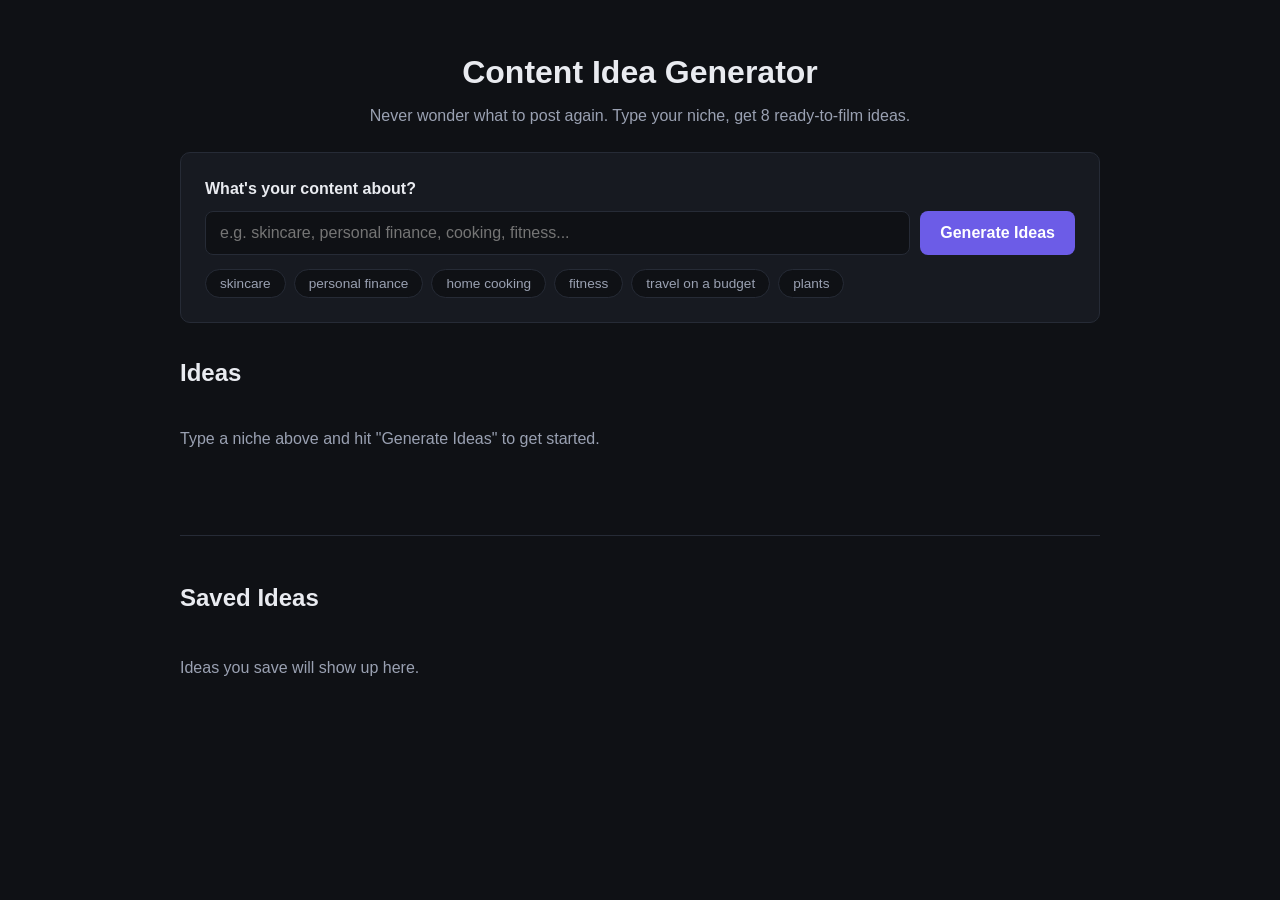
==== index.html @ f37a5601 "Add content idea generator MVP for beginner creators Client-side tool that turns a typed niche into " ====
<!DOCTYPE html>
<html lang="en">
<head>
  <meta charset="UTF-8" />
  <meta name="viewport" content="width=device-width, initial-scale=1.0" />
  <title>Content Idea Generator</title>
  <link rel="stylesheet" href="styles.css" />
</head>
<body>
  <header class="page-header">
    <h1>Content Idea Generator</h1>
    <p class="subtitle">Never wonder what to post again. Type your niche, get 8 ready-to-film ideas.</p>
  </header>

  <main class="container">
    <section class="input-card">
      <label for="nicheInput">What's your content about?</label>
      <div class="input-row">
        <input type="text" id="nicheInput" placeholder="e.g. skincare, personal finance, cooking, fitness..." />
        <button id="generateBtn" type="button">Generate Ideas</button>
      </div>
      <div class="chips" id="exampleChips"></div>
    </section>

    <section class="results-header">
      <h2>Ideas</h2>
      <button id="regenerateBtn" type="button" class="secondary-btn" hidden>↻ New Set</button>
    </section>

    <p id="emptyState" class="empty-state">Type a niche above and hit "Generate Ideas" to get started.</p>
    <div id="ideasGrid" class="ideas-grid"></div>

    <section class="saved-section">
      <h2>Saved Ideas <span id="savedCount" class="saved-count"></span></h2>
      <p id="savedEmpty" class="empty-state">Ideas you save will show up here.</p>
      <div id="savedList" class="saved-list"></div>
    </section>
  </main>

  <script src="js/ideaEngine.js"></script>
  <script src="js/app.js"></script>
</body>
</html>
---- styles.css ----
:root {
  --bg: #0f1115;
  --panel: #171a21;
  --panel-border: #262b36;
  --text: #e9ebf0;
  --text-dim: #9aa1b2;
  --accent: #6c5ce7;
  --accent-hover: #7d6ff0;
  --star: #f5c451;
  --danger: #e06c6c;
  --radius: 10px;
}

* {
  box-sizing: border-box;
}

body {
  margin: 0;
  background: var(--bg);
  color: var(--text);
  font-family: -apple-system, BlinkMacSystemFont, 'Segoe UI', Roboto, Helvetica, Arial, sans-serif;
  line-height: 1.5;
}

.page-header {
  text-align: center;
  padding: 48px 20px 24px;
}

.page-header h1 {
  margin: 0 0 8px;
  font-size: 2rem;
}

.subtitle {
  color: var(--text-dim);
  margin: 0;
}

.container {
  max-width: 960px;
  margin: 0 auto;
  padding: 0 20px 80px;
}

.input-card {
  background: var(--panel);
  border: 1px solid var(--panel-border);
  border-radius: var(--radius);
  padding: 24px;
  margin-bottom: 32px;
}

.input-card label {
  display: block;
  font-weight: 600;
  margin-bottom: 10px;
}

.input-row {
  display: flex;
  gap: 10px;
  flex-wrap: wrap;
}

#nicheInput {
  flex: 1;
  min-width: 220px;
  padding: 12px 14px;
  background: #0f1115;
  border: 1px solid var(--panel-border);
  border-radius: 8px;
  color: var(--text);
  font-size: 1rem;
}

#nicheInput:focus {
  outline: 2px solid var(--accent);
}

#nicheInput.error {
  outline: 2px solid var(--danger);
}

#generateBtn {
  background: var(--accent);
  color: white;
  border: none;
  border-radius: 8px;
  padding: 12px 20px;
  font-size: 1rem;
  font-weight: 600;
  cursor: pointer;
}

#generateBtn:hover {
  background: var(--accent-hover);
}

.secondary-btn {
  background: transparent;
  color: var(--text);
  border: 1px solid var(--panel-border);
  border-radius: 8px;
  padding: 8px 14px;
  cursor: pointer;
  font-size: 0.9rem;
}

.secondary-btn:hover {
  border-color: var(--accent);
}

.chips {
  display: flex;
  flex-wrap: wrap;
  gap: 8px;
  margin-top: 14px;
}

.chip {
  background: #0f1115;
  border: 1px solid var(--panel-border);
  color: var(--text-dim);
  border-radius: 999px;
  padding: 6px 14px;
  font-size: 0.85rem;
  cursor: pointer;
}

.chip:hover {
  color: var(--text);
  border-color: var(--accent);
}

.results-header {
  display: flex;
  align-items: center;
  justify-content: space-between;
  margin-bottom: 8px;
}

.results-header h2 {
  margin: 0;
}

.empty-state {
  color: var(--text-dim);
  padding: 20px 0;
}

.ideas-grid {
  display: grid;
  grid-template-columns: repeat(auto-fill, minmax(280px, 1fr));
  gap: 16px;
  margin-top: 12px;
}

.idea-card {
  background: var(--panel);
  border: 1px solid var(--panel-border);
  border-radius: var(--radius);
  padding: 18px;
  display: flex;
  flex-direction: column;
}

.idea-category {
  color: var(--accent);
  font-size: 0.75rem;
  font-weight: 700;
  text-transform: uppercase;
  letter-spacing: 0.05em;
  margin-bottom: 8px;
}

.idea-title {
  margin: 0 0 8px;
  font-size: 1.05rem;
}

.idea-hook {
  color: var(--text-dim);
  font-style: italic;
  margin-bottom: 12px;
}

.idea-row {
  margin-bottom: 10px;
}

.idea-label {
  display: block;
  font-size: 0.75rem;
  font-weight: 700;
  color: var(--text-dim);
  text-transform: uppercase;
  letter-spacing: 0.04em;
  margin-bottom: 2px;
}

.idea-row p {
  margin: 0;
  font-size: 0.92rem;
}

.save-btn {
  margin-top: auto;
  align-self: flex-start;
  background: transparent;
  border: 1px solid var(--panel-border);
  color: var(--text-dim);
  border-radius: 8px;
  padding: 8px 14px;
  cursor: pointer;
  font-size: 0.85rem;
}

.save-btn:hover {
  border-color: var(--star);
  color: var(--text);
}

.save-btn.saved {
  color: var(--star);
  border-color: var(--star);
}

.saved-section {
  margin-top: 48px;
  padding-top: 24px;
  border-top: 1px solid var(--panel-border);
}

.saved-count {
  color: var(--text-dim);
  font-weight: 400;
  font-size: 1rem;
}

.saved-list {
  display: flex;
  flex-direction: column;
  gap: 8px;
  margin-top: 12px;
}

.saved-row {
  display: flex;
  align-items: center;
  justify-content: space-between;
  background: var(--panel);
  border: 1px solid var(--panel-border);
  border-radius: 8px;
  padding: 12px 16px;
}

.saved-title {
  font-weight: 600;
}

.saved-meta {
  color: var(--text-dim);
  font-size: 0.8rem;
  margin-top: 2px;
}

.remove-btn {
  background: transparent;
  border: 1px solid var(--panel-border);
  color: var(--text-dim);
  border-radius: 6px;
  padding: 6px 10px;
  cursor: pointer;
  font-size: 0.8rem;
}

.remove-btn:hover {
  border-color: var(--danger);
  color: var(--danger);
}
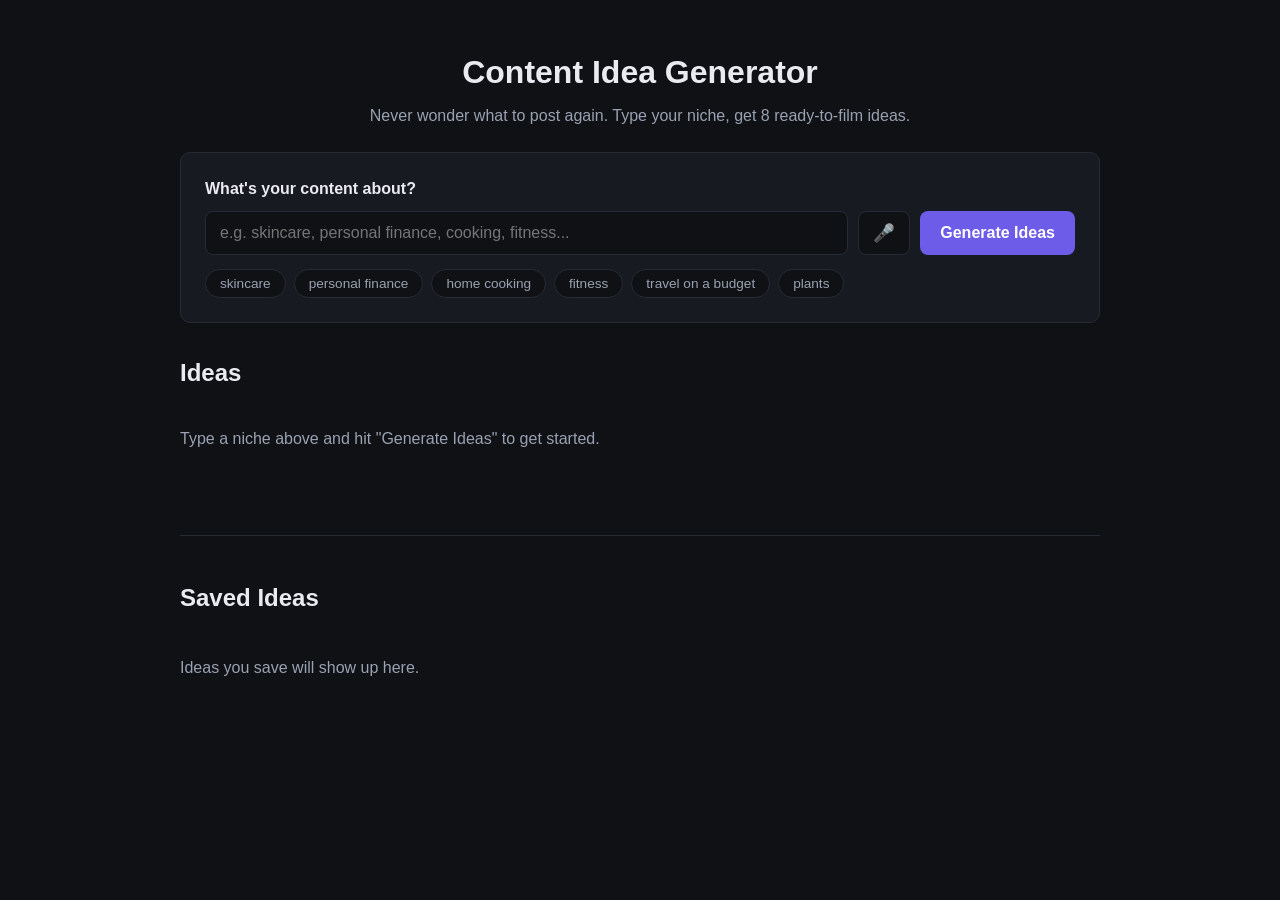
==== commit 46e477df: "Add voice input for the niche field Adds a mic button next to the niche input using the browser's bu" ====
--- a/index.html
+++ b/index.html
@@ -17,8 +17,10 @@
       <label for="nicheInput">What's your content about?</label>
       <div class="input-row">
         <input type="text" id="nicheInput" placeholder="e.g. skincare, personal finance, cooking, fitness..." />
+        <button id="micBtn" type="button" class="mic-btn" title="Speak your niche" aria-label="Speak your niche">🎤</button>
         <button id="generateBtn" type="button">Generate Ideas</button>
       </div>
+      <p id="micStatus" class="mic-status" hidden></p>
       <div class="chips" id="exampleChips"></div>
     </section>
 
--- a/styles.css
+++ b/styles.css
@@ -98,6 +98,52 @@
   background: var(--accent-hover);
 }
 
+.mic-btn {
+  background: #0f1115;
+  border: 1px solid var(--panel-border);
+  color: var(--text-dim);
+  border-radius: 8px;
+  padding: 0 14px;
+  font-size: 1.1rem;
+  cursor: pointer;
+  transition: transform 0.15s ease, opacity 0.15s ease, border-color 0.15s ease;
+}
+
+.mic-btn:hover {
+  border-color: var(--accent);
+  color: var(--text);
+}
+
+.mic-btn:focus-visible {
+  outline: 2px solid var(--accent);
+}
+
+.mic-btn:active {
+  transform: scale(0.94);
+}
+
+.mic-btn.listening {
+  border-color: var(--star);
+  color: var(--star);
+  animation: pulse 1.1s ease-in-out infinite;
+}
+
+.mic-btn.unsupported {
+  opacity: 0.4;
+  cursor: not-allowed;
+}
+
+@keyframes pulse {
+  0%, 100% { opacity: 1; transform: scale(1); }
+  50% { opacity: 0.7; transform: scale(1.08); }
+}
+
+.mic-status {
+  color: var(--star);
+  font-size: 0.85rem;
+  margin: 8px 0 0;
+}
+
 .secondary-btn {
   background: transparent;
   color: var(--text);
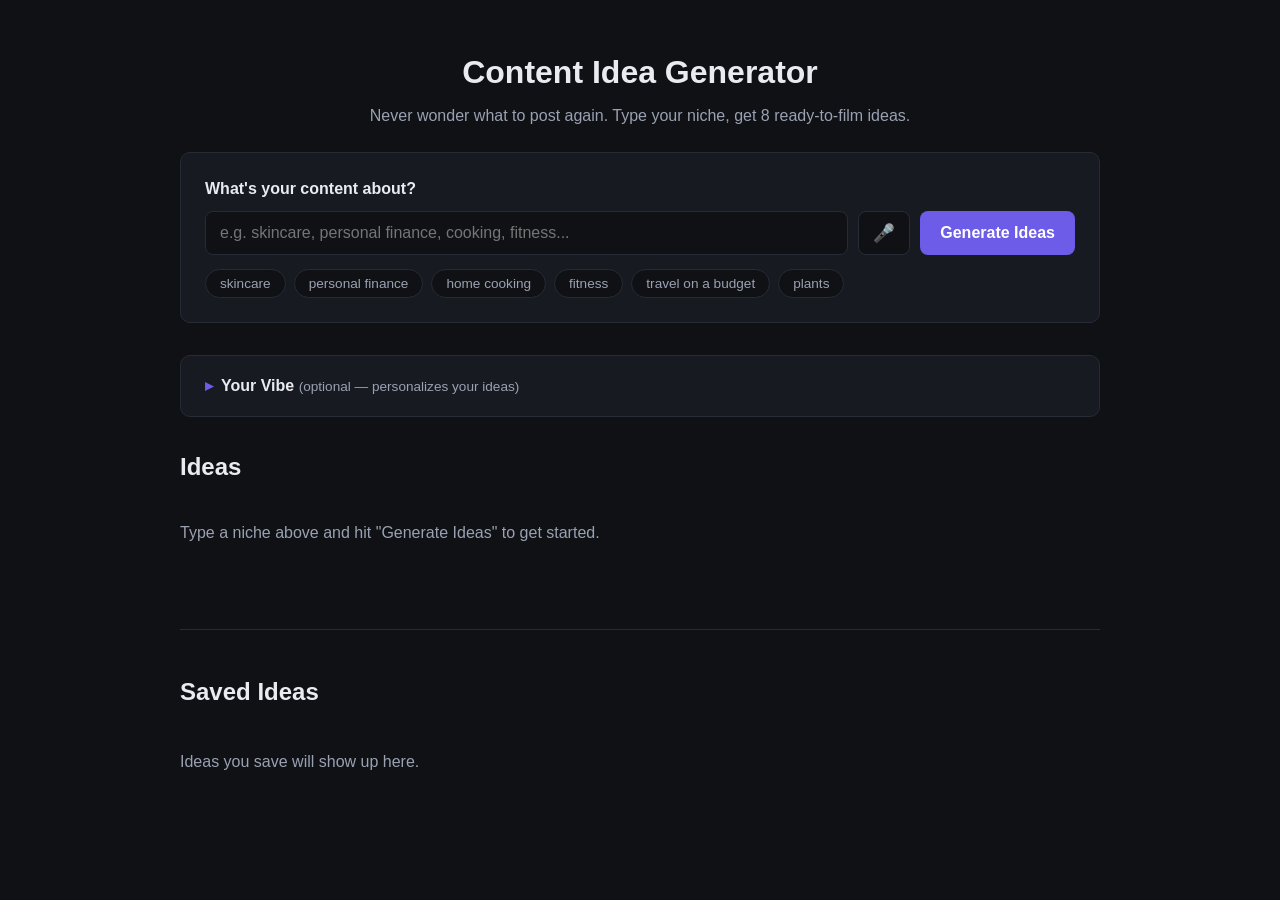
==== commit c943c810: "Add personal Vibe profile to personalize idea generation Adds an optional "Your Vibe" section (perso" ====
--- a/index.html
+++ b/index.html
@@ -24,6 +24,23 @@
       <div class="chips" id="exampleChips"></div>
     </section>
 
+    <details class="vibe-card">
+      <summary>Your Vibe <span class="vibe-subtitle">(optional — personalizes your ideas)</span></summary>
+      <div class="vibe-fields">
+        <label for="vibeInput">Your personality / vibe</label>
+        <input type="text" id="vibeInput" placeholder="e.g. sarcastic, high energy, calm and informative" />
+
+        <label for="toneInput">Tone you want ideas in</label>
+        <input type="text" id="toneInput" placeholder="e.g. funny, motivational, wholesome, edgy" />
+
+        <label for="aboutYouInput">Anything about you worth working into ideas</label>
+        <textarea id="aboutYouInput" rows="2" placeholder="e.g. I'm a new mom, I'm a college student, I grew up on a farm..."></textarea>
+
+        <button id="saveVibeBtn" type="button" class="secondary-btn">Save Vibe</button>
+        <span id="vibeSavedMsg" class="vibe-saved-msg" hidden>Saved ✓</span>
+      </div>
+    </details>
+
     <section class="results-header">
       <h2>Ideas</h2>
       <button id="regenerateBtn" type="button" class="secondary-btn" hidden>↻ New Set</button>
--- a/styles.css
+++ b/styles.css
@@ -180,6 +180,88 @@
   border-color: var(--accent);
 }
 
+.vibe-card {
+  background: var(--panel);
+  border: 1px solid var(--panel-border);
+  border-radius: var(--radius);
+  padding: 18px 24px;
+  margin-bottom: 32px;
+}
+
+.vibe-card summary {
+  cursor: pointer;
+  font-weight: 600;
+  list-style: none;
+}
+
+.vibe-card summary::-webkit-details-marker {
+  display: none;
+}
+
+.vibe-card summary::before {
+  content: '▸';
+  display: inline-block;
+  margin-right: 8px;
+  color: var(--accent);
+  transition: transform 0.15s ease;
+}
+
+.vibe-card[open] summary::before {
+  transform: rotate(90deg);
+}
+
+.vibe-subtitle {
+  color: var(--text-dim);
+  font-weight: 400;
+  font-size: 0.85rem;
+}
+
+.vibe-fields {
+  display: flex;
+  flex-direction: column;
+  gap: 6px;
+  margin-top: 16px;
+}
+
+.vibe-fields label {
+  font-size: 0.8rem;
+  font-weight: 600;
+  color: var(--text-dim);
+  margin-top: 10px;
+}
+
+.vibe-fields label:first-child {
+  margin-top: 0;
+}
+
+.vibe-fields input,
+.vibe-fields textarea {
+  padding: 10px 12px;
+  background: #0f1115;
+  border: 1px solid var(--panel-border);
+  border-radius: 8px;
+  color: var(--text);
+  font-size: 0.95rem;
+  font-family: inherit;
+  resize: vertical;
+}
+
+.vibe-fields input:focus,
+.vibe-fields textarea:focus {
+  outline: 2px solid var(--accent);
+}
+
+.vibe-fields .secondary-btn {
+  align-self: flex-start;
+  margin-top: 12px;
+}
+
+.vibe-saved-msg {
+  color: var(--star);
+  font-size: 0.85rem;
+  margin-left: 10px;
+}
+
 .results-header {
   display: flex;
   align-items: center;
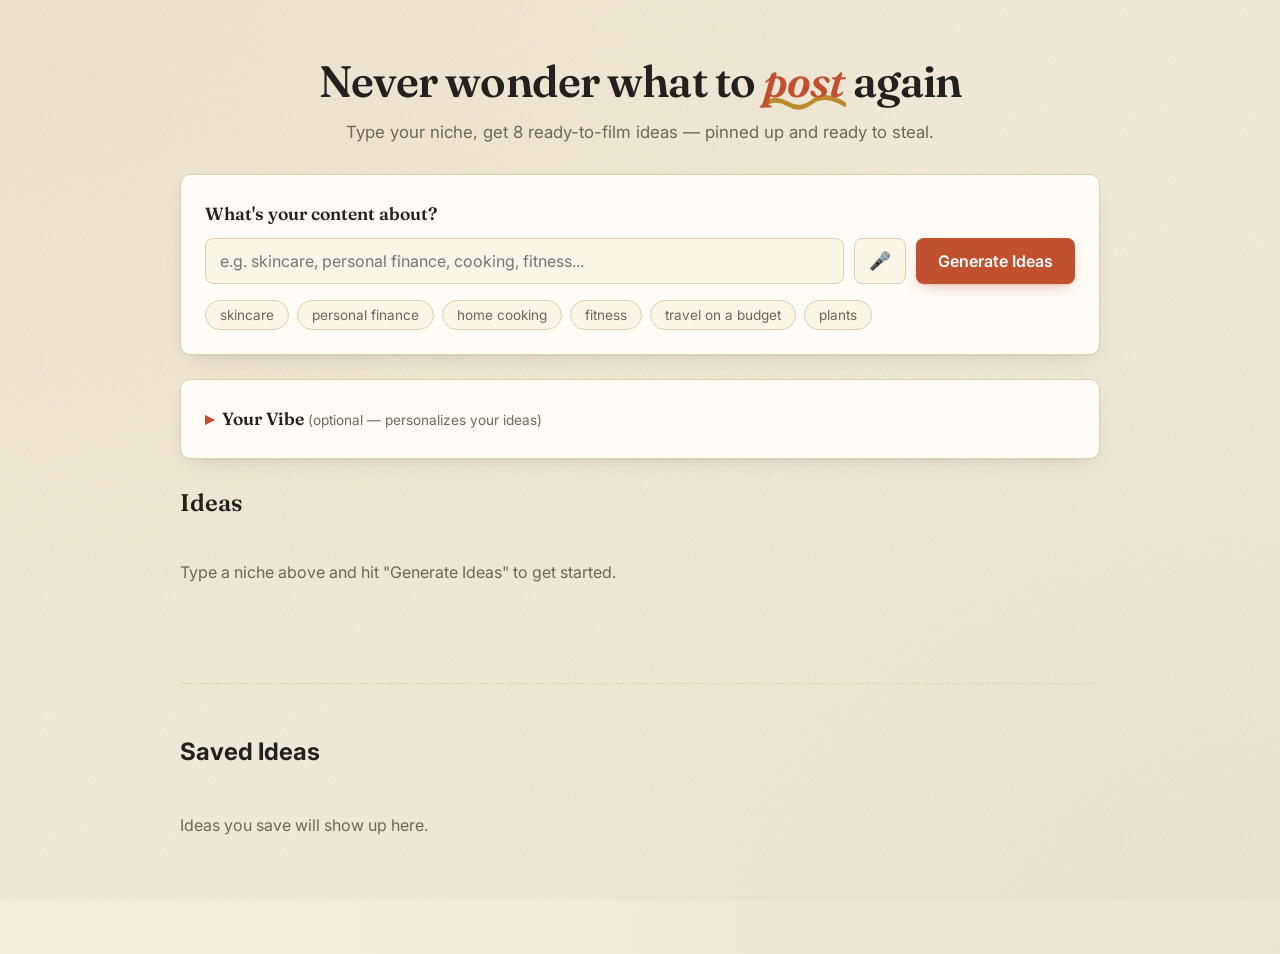
==== commit 8ac67135: "Full visual redesign: pinned idea-board aesthetic Replaced the dark-mode/purple-accent look (the mos" ====
--- a/index.html
+++ b/index.html
@@ -4,12 +4,15 @@
   <meta charset="UTF-8" />
   <meta name="viewport" content="width=device-width, initial-scale=1.0" />
   <title>Content Idea Generator</title>
+  <link rel="preconnect" href="https://fonts.googleapis.com" />
+  <link rel="preconnect" href="https://fonts.gstatic.com" crossorigin />
+  <link href="https://fonts.googleapis.com/css2?family=Fraunces:ital,opsz,wght@0,9..144,400;0,9..144,600;0,9..144,700;1,9..144,500&family=Inter:wght@400;500;600;700&display=swap" rel="stylesheet" />
   <link rel="stylesheet" href="styles.css" />
 </head>
 <body>
   <header class="page-header">
-    <h1>Content Idea Generator</h1>
-    <p class="subtitle">Never wonder what to post again. Type your niche, get 8 ready-to-film ideas.</p>
+    <h1>Never wonder what to <span class="highlight">post</span> again</h1>
+    <p class="subtitle">Type your niche, get 8 ready-to-film ideas — pinned up and ready to steal.</p>
   </header>
 
   <main class="container">
--- a/styles.css
+++ b/styles.css
@@ -1,14 +1,18 @@
 :root {
-  --bg: #0f1115;
-  --panel: #171a21;
-  --panel-border: #262b36;
-  --text: #e9ebf0;
-  --text-dim: #9aa1b2;
-  --accent: #6c5ce7;
-  --accent-hover: #7d6ff0;
-  --star: #f5c451;
-  --danger: #e06c6c;
+  --bg: #f3ecda;
+  --card: #fffcf5;
+  --card-alt: #fbf5e6;
+  --ink: #24211c;
+  --ink-dim: #6e6656;
+  --border: #ddd0ac;
+  --accent: #c1502e;
+  --accent-hover: #a83f21;
+  --accent-ink: #ffffff;
+  --accent-2: #2f6b58;
+  --gold: #bd8b2e;
+  --danger: #a83a2c;
   --radius: 10px;
+  --ease-out: cubic-bezier(0.23, 1, 0.32, 1);
 }
 
 * {
@@ -18,24 +22,71 @@
 body {
   margin: 0;
   background: var(--bg);
-  color: var(--text);
-  font-family: -apple-system, BlinkMacSystemFont, 'Segoe UI', Roboto, Helvetica, Arial, sans-serif;
-  line-height: 1.5;
+  background-image:
+    radial-gradient(ellipse at top left, rgba(193, 80, 46, 0.06), transparent 55%),
+    radial-gradient(ellipse at bottom right, rgba(47, 107, 88, 0.05), transparent 55%);
+  color: var(--ink);
+  font-family: 'Inter', -apple-system, BlinkMacSystemFont, 'Segoe UI', sans-serif;
+  line-height: 1.65;
+  position: relative;
+}
+
+/* subtle paper grain overlay */
+body::before {
+  content: '';
+  position: fixed;
+  inset: 0;
+  pointer-events: none;
+  opacity: 0.35;
+  mix-blend-mode: multiply;
+  z-index: 0;
+  background-image: url("data:image/svg+xml,%3Csvg xmlns='http://www.w3.org/2000/svg' width='120' height='120'%3E%3Cfilter id='n'%3E%3CfeTurbulence type='fractalNoise' baseFrequency='0.85' numOctaves='2' stitchTiles='stitch'/%3E%3C/filter%3E%3Crect width='100%25' height='100%25' filter='url(%23n)' opacity='0.35'/%3E%3C/svg%3E");
+}
+
+.page-header,
+.container {
+  position: relative;
+  z-index: 1;
 }
 
 .page-header {
   text-align: center;
-  padding: 48px 20px 24px;
+  padding: 56px 20px 28px;
 }
 
 .page-header h1 {
-  margin: 0 0 8px;
-  font-size: 2rem;
+  margin: 0 0 12px;
+  font-family: 'Fraunces', Georgia, serif;
+  font-weight: 600;
+  font-size: clamp(2rem, 5vw, 2.75rem);
+  letter-spacing: -0.02em;
+  line-height: 1.15;
+}
+
+.highlight {
+  position: relative;
+  font-style: italic;
+  color: var(--accent);
+  white-space: nowrap;
+}
+
+.highlight::after {
+  content: '';
+  position: absolute;
+  left: -2%;
+  right: -2%;
+  bottom: -0.06em;
+  height: 0.42em;
+  background-image: url("data:image/svg+xml,%3Csvg xmlns='http://www.w3.org/2000/svg' viewBox='0 0 200 20' preserveAspectRatio='none'%3E%3Cpath d='M2 14 Q 30 4 60 12 T 120 10 T 198 13' fill='none' stroke='%23bd8b2e' stroke-width='5' stroke-linecap='round'/%3E%3C/svg%3E");
+  background-repeat: no-repeat;
+  background-size: 100% 100%;
+  z-index: -1;
 }
 
 .subtitle {
-  color: var(--text-dim);
+  color: var(--ink-dim);
   margin: 0;
+  font-size: 1.05rem;
 }
 
 .container {
@@ -44,18 +95,22 @@
   padding: 0 20px 80px;
 }
 
-.input-card {
-  background: var(--panel);
-  border: 1px solid var(--panel-border);
+.input-card,
+.vibe-card {
+  background: var(--card);
+  border: 1px solid var(--border);
   border-radius: var(--radius);
   padding: 24px;
-  margin-bottom: 32px;
+  margin-bottom: 24px;
+  box-shadow: 0 1px 2px rgba(36, 33, 28, 0.06), 0 10px 24px -12px rgba(36, 33, 28, 0.18);
 }
 
 .input-card label {
   display: block;
   font-weight: 600;
   margin-bottom: 10px;
+  font-family: 'Fraunces', Georgia, serif;
+  font-size: 1.1rem;
 }
 
 .input-row {
@@ -68,54 +123,97 @@
   flex: 1;
   min-width: 220px;
   padding: 12px 14px;
-  background: #0f1115;
-  border: 1px solid var(--panel-border);
-  border-radius: 8px;
-  color: var(--text);
+  background: var(--card-alt);
+  border: 1px solid var(--border);
+  border-radius: 8px;
+  color: var(--ink);
   font-size: 1rem;
+  font-family: inherit;
+  transition: border-color 160ms var(--ease-out), box-shadow 160ms var(--ease-out);
 }
 
 #nicheInput:focus {
-  outline: 2px solid var(--accent);
+  outline: none;
+  border-color: var(--accent);
+  box-shadow: 0 0 0 3px rgba(193, 80, 46, 0.15);
 }
 
 #nicheInput.error {
-  outline: 2px solid var(--danger);
+  border-color: var(--danger);
+  box-shadow: 0 0 0 3px rgba(168, 58, 44, 0.15);
 }
 
 #generateBtn {
   background: var(--accent);
-  color: white;
+  color: var(--accent-ink);
   border: none;
   border-radius: 8px;
-  padding: 12px 20px;
+  padding: 12px 22px;
   font-size: 1rem;
   font-weight: 600;
-  cursor: pointer;
+  font-family: inherit;
+  cursor: pointer;
+  transition: transform 160ms var(--ease-out), background 160ms var(--ease-out), box-shadow 160ms var(--ease-out);
+  box-shadow: 0 1px 2px rgba(36, 33, 28, 0.1), 0 6px 16px -6px rgba(193, 80, 46, 0.45);
 }
 
 #generateBtn:hover {
   background: var(--accent-hover);
 }
 
+#generateBtn:focus-visible {
+  outline: 2px solid var(--accent);
+  outline-offset: 2px;
+}
+
+#generateBtn:active {
+  transform: scale(0.97);
+}
+
+.secondary-btn {
+  background: var(--card-alt);
+  color: var(--ink);
+  border: 1px solid var(--border);
+  border-radius: 8px;
+  padding: 8px 16px;
+  cursor: pointer;
+  font-size: 0.9rem;
+  font-family: inherit;
+  transition: transform 160ms var(--ease-out), border-color 160ms var(--ease-out);
+}
+
+.secondary-btn:hover {
+  border-color: var(--accent);
+}
+
+.secondary-btn:focus-visible {
+  outline: 2px solid var(--accent);
+  outline-offset: 2px;
+}
+
+.secondary-btn:active {
+  transform: scale(0.97);
+}
+
 .mic-btn {
-  background: #0f1115;
-  border: 1px solid var(--panel-border);
-  color: var(--text-dim);
+  background: var(--card-alt);
+  border: 1px solid var(--border);
+  color: var(--ink-dim);
   border-radius: 8px;
   padding: 0 14px;
   font-size: 1.1rem;
   cursor: pointer;
-  transition: transform 0.15s ease, opacity 0.15s ease, border-color 0.15s ease;
+  transition: transform 160ms var(--ease-out), border-color 160ms var(--ease-out), color 160ms var(--ease-out);
 }
 
 .mic-btn:hover {
   border-color: var(--accent);
-  color: var(--text);
+  color: var(--ink);
 }
 
 .mic-btn:focus-visible {
   outline: 2px solid var(--accent);
+  outline-offset: 2px;
 }
 
 .mic-btn:active {
@@ -123,9 +221,9 @@
 }
 
 .mic-btn.listening {
-  border-color: var(--star);
-  color: var(--star);
-  animation: pulse 1.1s ease-in-out infinite;
+  border-color: var(--gold);
+  color: var(--gold);
+  animation: pulse 1.1s var(--ease-out) infinite;
 }
 
 .mic-btn.unsupported {
@@ -139,59 +237,52 @@
 }
 
 .mic-status {
-  color: var(--star);
+  color: var(--gold);
   font-size: 0.85rem;
-  margin: 8px 0 0;
-}
-
-.secondary-btn {
-  background: transparent;
-  color: var(--text);
-  border: 1px solid var(--panel-border);
-  border-radius: 8px;
-  padding: 8px 14px;
-  cursor: pointer;
-  font-size: 0.9rem;
-}
-
-.secondary-btn:hover {
-  border-color: var(--accent);
+  margin: 10px 0 0;
 }
 
 .chips {
   display: flex;
   flex-wrap: wrap;
   gap: 8px;
-  margin-top: 14px;
+  margin-top: 16px;
 }
 
 .chip {
-  background: #0f1115;
-  border: 1px solid var(--panel-border);
-  color: var(--text-dim);
+  background: var(--card-alt);
+  border: 1px solid var(--border);
+  color: var(--ink-dim);
   border-radius: 999px;
   padding: 6px 14px;
   font-size: 0.85rem;
-  cursor: pointer;
+  font-family: inherit;
+  cursor: pointer;
+  transition: transform 160ms var(--ease-out), border-color 160ms var(--ease-out), color 160ms var(--ease-out);
 }
 
 .chip:hover {
-  color: var(--text);
+  color: var(--ink);
   border-color: var(--accent);
 }
 
-.vibe-card {
-  background: var(--panel);
-  border: 1px solid var(--panel-border);
-  border-radius: var(--radius);
-  padding: 18px 24px;
-  margin-bottom: 32px;
-}
+.chip:focus-visible {
+  outline: 2px solid var(--accent);
+  outline-offset: 2px;
+}
+
+.chip:active {
+  transform: scale(0.95);
+}
+
+/* Vibe card */
 
 .vibe-card summary {
   cursor: pointer;
   font-weight: 600;
   list-style: none;
+  font-family: 'Fraunces', Georgia, serif;
+  font-size: 1.1rem;
 }
 
 .vibe-card summary::-webkit-details-marker {
@@ -203,7 +294,8 @@
   display: inline-block;
   margin-right: 8px;
   color: var(--accent);
-  transition: transform 0.15s ease;
+  transition: transform 160ms var(--ease-out);
+  font-family: sans-serif;
 }
 
 .vibe-card[open] summary::before {
@@ -211,9 +303,10 @@
 }
 
 .vibe-subtitle {
-  color: var(--text-dim);
+  color: var(--ink-dim);
   font-weight: 400;
   font-size: 0.85rem;
+  font-family: 'Inter', sans-serif;
 }
 
 .vibe-fields {
@@ -226,8 +319,9 @@
 .vibe-fields label {
   font-size: 0.8rem;
   font-weight: 600;
-  color: var(--text-dim);
+  color: var(--ink-dim);
   margin-top: 10px;
+  font-family: 'Inter', sans-serif;
 }
 
 .vibe-fields label:first-child {
@@ -237,18 +331,21 @@
 .vibe-fields input,
 .vibe-fields textarea {
   padding: 10px 12px;
-  background: #0f1115;
-  border: 1px solid var(--panel-border);
-  border-radius: 8px;
-  color: var(--text);
+  background: var(--card-alt);
+  border: 1px solid var(--border);
+  border-radius: 8px;
+  color: var(--ink);
   font-size: 0.95rem;
   font-family: inherit;
   resize: vertical;
+  transition: border-color 160ms var(--ease-out), box-shadow 160ms var(--ease-out);
 }
 
 .vibe-fields input:focus,
 .vibe-fields textarea:focus {
-  outline: 2px solid var(--accent);
+  outline: none;
+  border-color: var(--accent);
+  box-shadow: 0 0 0 3px rgba(193, 80, 46, 0.15);
 }
 
 .vibe-fields .secondary-btn {
@@ -257,7 +354,8 @@
 }
 
 .vibe-saved-msg {
-  color: var(--star);
+  color: var(--accent-2);
+  font-weight: 600;
   font-size: 0.85rem;
   margin-left: 10px;
 }
@@ -271,47 +369,100 @@
 
 .results-header h2 {
   margin: 0;
+  font-family: 'Fraunces', Georgia, serif;
+  font-weight: 600;
+  font-size: 1.5rem;
 }
 
 .empty-state {
-  color: var(--text-dim);
+  color: var(--ink-dim);
   padding: 20px 0;
 }
 
 .ideas-grid {
   display: grid;
-  grid-template-columns: repeat(auto-fill, minmax(280px, 1fr));
-  gap: 16px;
-  margin-top: 12px;
+  grid-template-columns: repeat(auto-fill, minmax(270px, 1fr));
+  gap: 28px 20px;
+  margin-top: 20px;
+  padding-top: 6px;
 }
 
 .idea-card {
-  background: var(--panel);
-  border: 1px solid var(--panel-border);
-  border-radius: var(--radius);
-  padding: 18px;
+  background: var(--card);
+  border: 1px solid var(--border);
+  border-radius: 6px;
+  padding: 20px 18px 18px;
   display: flex;
   flex-direction: column;
-}
+  position: relative;
+  box-shadow: 0 1px 2px rgba(36, 33, 28, 0.08), 0 10px 22px -10px rgba(193, 80, 46, 0.22);
+  transition: transform 200ms var(--ease-out), box-shadow 200ms var(--ease-out);
+  opacity: 0;
+  animation: cardIn 320ms var(--ease-out) forwards;
+}
+
+.idea-card::before {
+  content: '';
+  position: absolute;
+  top: -7px;
+  left: 50%;
+  transform: translateX(-50%);
+  width: 12px;
+  height: 12px;
+  border-radius: 50%;
+  background: var(--gold);
+  box-shadow: 0 2px 4px rgba(36, 33, 28, 0.3), inset 0 -2px 2px rgba(0, 0, 0, 0.15);
+}
+
+.idea-card:nth-child(6n+1) { transform: rotate(-1.1deg); }
+.idea-card:nth-child(6n+2) { transform: rotate(0.9deg); }
+.idea-card:nth-child(6n+3) { transform: rotate(-0.6deg); }
+.idea-card:nth-child(6n+4) { transform: rotate(1.3deg); }
+.idea-card:nth-child(6n+5) { transform: rotate(-1.4deg); }
+.idea-card:nth-child(6n+6) { transform: rotate(0.6deg); }
+
+.idea-card:hover {
+  transform: rotate(0deg) translateY(-4px);
+  box-shadow: 0 4px 8px rgba(36, 33, 28, 0.1), 0 16px 32px -12px rgba(193, 80, 46, 0.32);
+  z-index: 2;
+}
+
+@keyframes cardIn {
+  from { opacity: 0; transform: translateY(10px) scale(0.97); }
+  to { opacity: 1; }
+}
+
+.idea-card:nth-child(1) { animation-delay: 0ms; }
+.idea-card:nth-child(2) { animation-delay: 40ms; }
+.idea-card:nth-child(3) { animation-delay: 80ms; }
+.idea-card:nth-child(4) { animation-delay: 120ms; }
+.idea-card:nth-child(5) { animation-delay: 160ms; }
+.idea-card:nth-child(6) { animation-delay: 200ms; }
+.idea-card:nth-child(7) { animation-delay: 240ms; }
+.idea-card:nth-child(8) { animation-delay: 280ms; }
 
 .idea-category {
-  color: var(--accent);
-  font-size: 0.75rem;
+  color: var(--accent-2);
+  font-size: 0.72rem;
   font-weight: 700;
   text-transform: uppercase;
-  letter-spacing: 0.05em;
+  letter-spacing: 0.06em;
   margin-bottom: 8px;
 }
 
 .idea-title {
   margin: 0 0 8px;
-  font-size: 1.05rem;
+  font-size: 1.08rem;
+  font-family: 'Fraunces', Georgia, serif;
+  font-weight: 600;
+  line-height: 1.3;
 }
 
 .idea-hook {
-  color: var(--text-dim);
+  color: var(--ink-dim);
   font-style: italic;
   margin-bottom: 12px;
+  font-family: 'Fraunces', Georgia, serif;
 }
 
 .idea-row {
@@ -320,51 +471,64 @@
 
 .idea-label {
   display: block;
-  font-size: 0.75rem;
+  font-size: 0.72rem;
   font-weight: 700;
-  color: var(--text-dim);
+  color: var(--accent);
   text-transform: uppercase;
-  letter-spacing: 0.04em;
+  letter-spacing: 0.05em;
   margin-bottom: 2px;
 }
 
 .idea-row p {
   margin: 0;
   font-size: 0.92rem;
+  color: var(--ink);
 }
 
 .save-btn {
   margin-top: auto;
   align-self: flex-start;
   background: transparent;
-  border: 1px solid var(--panel-border);
-  color: var(--text-dim);
+  border: 1px solid var(--border);
+  color: var(--ink-dim);
   border-radius: 8px;
   padding: 8px 14px;
   cursor: pointer;
   font-size: 0.85rem;
+  font-family: inherit;
+  transition: transform 160ms var(--ease-out), border-color 160ms var(--ease-out), color 160ms var(--ease-out);
 }
 
 .save-btn:hover {
-  border-color: var(--star);
-  color: var(--text);
+  border-color: var(--gold);
+  color: var(--ink);
+}
+
+.save-btn:focus-visible {
+  outline: 2px solid var(--accent);
+  outline-offset: 2px;
+}
+
+.save-btn:active {
+  transform: scale(0.95);
 }
 
 .save-btn.saved {
-  color: var(--star);
-  border-color: var(--star);
+  color: var(--gold);
+  border-color: var(--gold);
 }
 
 .saved-section {
-  margin-top: 48px;
-  padding-top: 24px;
-  border-top: 1px solid var(--panel-border);
+  margin-top: 52px;
+  padding-top: 28px;
+  border-top: 1px dashed var(--border);
 }
 
 .saved-count {
-  color: var(--text-dim);
+  color: var(--ink-dim);
   font-weight: 400;
   font-size: 1rem;
+  font-family: 'Inter', sans-serif;
 }
 
 .saved-list {
@@ -378,33 +542,56 @@
   display: flex;
   align-items: center;
   justify-content: space-between;
-  background: var(--panel);
-  border: 1px solid var(--panel-border);
+  background: var(--card);
+  border: 1px solid var(--border);
+  border-left: 3px solid var(--gold);
   border-radius: 8px;
   padding: 12px 16px;
 }
 
 .saved-title {
   font-weight: 600;
+  font-family: 'Fraunces', Georgia, serif;
 }
 
 .saved-meta {
-  color: var(--text-dim);
+  color: var(--ink-dim);
   font-size: 0.8rem;
   margin-top: 2px;
 }
 
 .remove-btn {
   background: transparent;
-  border: 1px solid var(--panel-border);
-  color: var(--text-dim);
+  border: 1px solid var(--border);
+  color: var(--ink-dim);
   border-radius: 6px;
   padding: 6px 10px;
   cursor: pointer;
   font-size: 0.8rem;
+  font-family: inherit;
+  transition: transform 160ms var(--ease-out), border-color 160ms var(--ease-out), color 160ms var(--ease-out);
 }
 
 .remove-btn:hover {
   border-color: var(--danger);
   color: var(--danger);
 }
+
+.remove-btn:focus-visible {
+  outline: 2px solid var(--danger);
+  outline-offset: 2px;
+}
+
+.remove-btn:active {
+  transform: scale(0.95);
+}
+
+@media (prefers-reduced-motion: reduce) {
+  .idea-card {
+    animation: none;
+    opacity: 1;
+  }
+  .mic-btn.listening {
+    animation: none;
+  }
+}
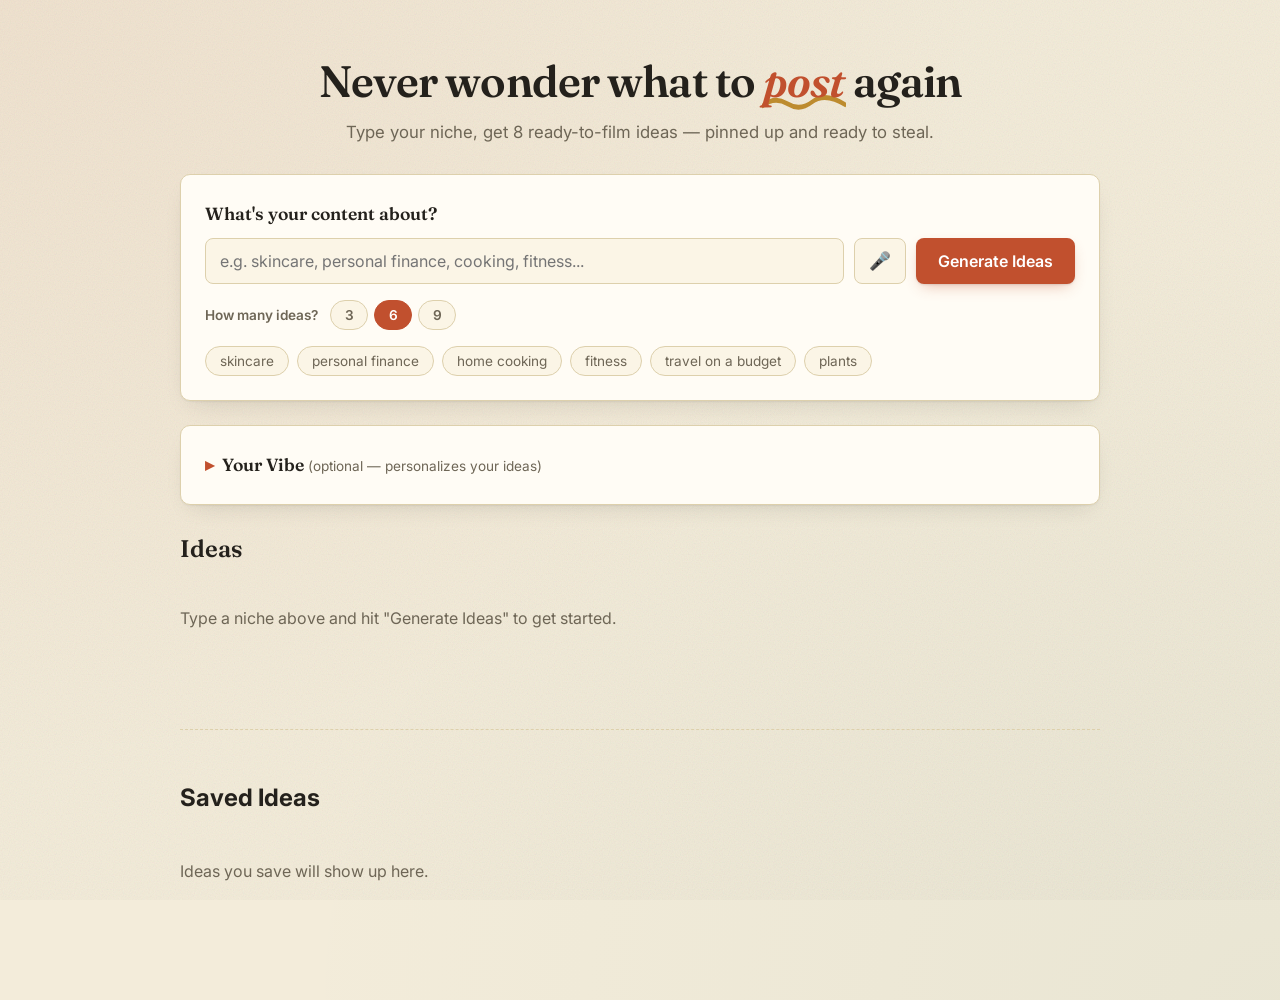
==== commit 99df590f: "Add 3/6/9 idea count selector Lets the user trade off speed vs. volume directly: fewer ideas per gen" ====
--- a/index.html
+++ b/index.html
@@ -24,6 +24,14 @@
         <button id="generateBtn" type="button">Generate Ideas</button>
       </div>
       <p id="micStatus" class="mic-status" hidden></p>
+      <div class="count-row">
+        <span class="count-label">How many ideas?</span>
+        <div class="count-options" id="countOptions">
+          <button type="button" class="count-btn" data-count="3">3</button>
+          <button type="button" class="count-btn active" data-count="6">6</button>
+          <button type="button" class="count-btn" data-count="9">9</button>
+        </div>
+      </div>
       <div class="chips" id="exampleChips"></div>
     </section>
 
@@ -60,6 +68,7 @@
   </main>
 
   <script src="js/ideaEngine.js"></script>
+  <script src="js/aiEngine.js"></script>
   <script src="js/app.js"></script>
 </body>
 </html>
--- a/styles.css
+++ b/styles.css
@@ -242,6 +242,59 @@
   margin: 10px 0 0;
 }
 
+.count-row {
+  display: flex;
+  align-items: center;
+  gap: 12px;
+  margin-top: 16px;
+  flex-wrap: wrap;
+}
+
+.count-label {
+  font-size: 0.85rem;
+  font-weight: 600;
+  color: var(--ink-dim);
+}
+
+.count-options {
+  display: flex;
+  gap: 6px;
+}
+
+.count-btn {
+  background: var(--card-alt);
+  border: 1px solid var(--border);
+  color: var(--ink-dim);
+  border-radius: 999px;
+  min-width: 38px;
+  padding: 6px 10px;
+  font-size: 0.85rem;
+  font-weight: 600;
+  font-family: inherit;
+  cursor: pointer;
+  transition: transform 160ms var(--ease-out), border-color 160ms var(--ease-out), color 160ms var(--ease-out), background 160ms var(--ease-out);
+}
+
+.count-btn:hover {
+  color: var(--ink);
+  border-color: var(--accent);
+}
+
+.count-btn:focus-visible {
+  outline: 2px solid var(--accent);
+  outline-offset: 2px;
+}
+
+.count-btn:active {
+  transform: scale(0.95);
+}
+
+.count-btn.active {
+  background: var(--accent);
+  border-color: var(--accent);
+  color: var(--accent-ink);
+}
+
 .chips {
   display: flex;
   flex-wrap: wrap;
@@ -440,6 +493,7 @@
 .idea-card:nth-child(6) { animation-delay: 200ms; }
 .idea-card:nth-child(7) { animation-delay: 240ms; }
 .idea-card:nth-child(8) { animation-delay: 280ms; }
+.idea-card:nth-child(9) { animation-delay: 320ms; }
 
 .idea-category {
   color: var(--accent-2);
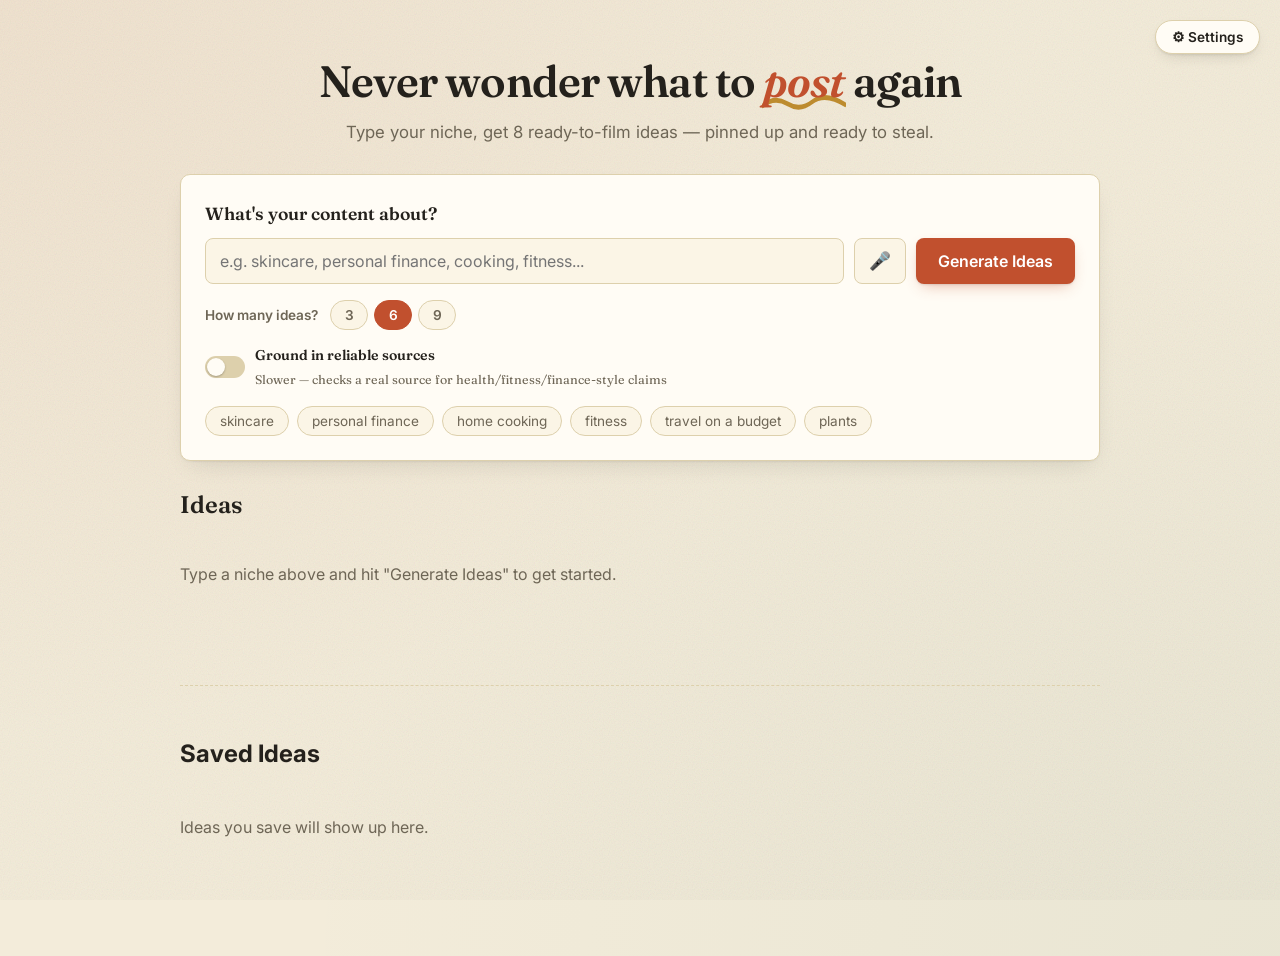
==== commit 3a46e9e9: "Move profile into a real Settings modal, make web search opt-in The vibe/tone/about-you profile was " ====
--- a/index.html
+++ b/index.html
@@ -11,6 +11,7 @@
 </head>
 <body>
   <header class="page-header">
+    <button id="settingsBtn" type="button" class="settings-btn" title="Settings" aria-label="Open settings">⚙ Settings</button>
     <h1>Never wonder what to <span class="highlight">post</span> again</h1>
     <p class="subtitle">Type your niche, get 8 ready-to-film ideas — pinned up and ready to steal.</p>
   </header>
@@ -32,25 +33,16 @@
           <button type="button" class="count-btn" data-count="9">9</button>
         </div>
       </div>
+      <label class="sources-toggle">
+        <input type="checkbox" id="sourcesToggle" />
+        <span class="toggle-track" aria-hidden="true"><span class="toggle-thumb"></span></span>
+        <span class="sources-toggle-text">
+          Ground in reliable sources
+          <span class="sources-toggle-sub">Slower — checks a real source for health/fitness/finance-style claims</span>
+        </span>
+      </label>
       <div class="chips" id="exampleChips"></div>
     </section>
-
-    <details class="vibe-card">
-      <summary>Your Vibe <span class="vibe-subtitle">(optional — personalizes your ideas)</span></summary>
-      <div class="vibe-fields">
-        <label for="vibeInput">Your personality / vibe</label>
-        <input type="text" id="vibeInput" placeholder="e.g. sarcastic, high energy, calm and informative" />
-
-        <label for="toneInput">Tone you want ideas in</label>
-        <input type="text" id="toneInput" placeholder="e.g. funny, motivational, wholesome, edgy" />
-
-        <label for="aboutYouInput">Anything about you worth working into ideas</label>
-        <textarea id="aboutYouInput" rows="2" placeholder="e.g. I'm a new mom, I'm a college student, I grew up on a farm..."></textarea>
-
-        <button id="saveVibeBtn" type="button" class="secondary-btn">Save Vibe</button>
-        <span id="vibeSavedMsg" class="vibe-saved-msg" hidden>Saved ✓</span>
-      </div>
-    </details>
 
     <section class="results-header">
       <h2>Ideas</h2>
@@ -67,6 +59,28 @@
     </section>
   </main>
 
+  <dialog id="settingsModal" class="settings-modal">
+    <div class="settings-header">
+      <h2>Settings</h2>
+      <button id="closeSettingsBtn" type="button" class="close-settings-btn" aria-label="Close settings">✕</button>
+    </div>
+    <p class="settings-intro">Tell it about yourself once — it'll shape the ideas and tips you get every time.</p>
+
+    <label for="vibeInput">Your personality / vibe</label>
+    <input type="text" id="vibeInput" placeholder="e.g. sarcastic, high energy, calm and informative" />
+
+    <label for="toneInput">Tone you want ideas in</label>
+    <input type="text" id="toneInput" placeholder="e.g. funny, motivational, wholesome, edgy" />
+
+    <label for="aboutYouInput">About you <span class="settings-label-sub">(go as long as you want)</span></label>
+    <textarea id="aboutYouInput" rows="10" placeholder="Tell it about yourself — your background, your audience, what makes your take different, things you always want worked into your content. A couple sentences or a couple paragraphs, whatever gives it the most to work with."></textarea>
+
+    <div class="settings-actions">
+      <button id="saveVibeBtn" type="button">Save Settings</button>
+      <span id="vibeSavedMsg" class="vibe-saved-msg" hidden>Saved ✓</span>
+    </div>
+  </dialog>
+
   <script src="js/ideaEngine.js"></script>
   <script src="js/aiEngine.js"></script>
   <script src="js/app.js"></script>
--- a/styles.css
+++ b/styles.css
@@ -52,6 +52,38 @@
 .page-header {
   text-align: center;
   padding: 56px 20px 28px;
+  position: relative;
+}
+
+.settings-btn {
+  position: absolute;
+  top: 20px;
+  right: 20px;
+  background: var(--card);
+  border: 1px solid var(--border);
+  color: var(--ink);
+  border-radius: 999px;
+  padding: 8px 16px;
+  font-size: 0.85rem;
+  font-weight: 600;
+  font-family: inherit;
+  cursor: pointer;
+  box-shadow: 0 1px 2px rgba(36, 33, 28, 0.08), 0 6px 16px -8px rgba(36, 33, 28, 0.25);
+  transition: transform 160ms var(--ease-out), border-color 160ms var(--ease-out), box-shadow 160ms var(--ease-out);
+}
+
+.settings-btn:hover {
+  border-color: var(--accent);
+  box-shadow: 0 2px 4px rgba(36, 33, 28, 0.1), 0 10px 20px -8px rgba(193, 80, 46, 0.3);
+}
+
+.settings-btn:focus-visible {
+  outline: 2px solid var(--accent);
+  outline-offset: 2px;
+}
+
+.settings-btn:active {
+  transform: scale(0.96);
 }
 
 .page-header h1 {
@@ -328,61 +360,159 @@
   transform: scale(0.95);
 }
 
-/* Vibe card */
-
-.vibe-card summary {
-  cursor: pointer;
-  font-weight: 600;
-  list-style: none;
+/* Reliable-sources toggle */
+
+label.sources-toggle {
+  display: flex;
+  align-items: center;
+  gap: 10px;
+  margin-top: 14px;
+  cursor: pointer;
+  user-select: none;
+  position: relative;
+}
+
+.sources-toggle input {
+  position: absolute;
+  opacity: 0;
+  width: 1px;
+  height: 1px;
+}
+
+.toggle-track {
+  display: inline-block;
+  flex-shrink: 0;
+  width: 40px;
+  height: 22px;
+  background: var(--border);
+  border-radius: 999px;
+  position: relative;
+  transition: background 160ms var(--ease-out);
+}
+
+.toggle-thumb {
+  position: absolute;
+  top: 2px;
+  left: 2px;
+  width: 18px;
+  height: 18px;
+  background: var(--card);
+  border-radius: 50%;
+  box-shadow: 0 1px 2px rgba(36, 33, 28, 0.3);
+  transition: transform 200ms var(--ease-out);
+}
+
+.sources-toggle input:checked ~ .toggle-track {
+  background: var(--accent-2);
+}
+
+.sources-toggle input:checked ~ .toggle-track .toggle-thumb {
+  transform: translateX(18px);
+}
+
+.sources-toggle input:focus-visible ~ .toggle-track {
+  outline: 2px solid var(--accent);
+  outline-offset: 2px;
+}
+
+.sources-toggle-text {
+  font-size: 0.88rem;
+  font-weight: 600;
+  color: var(--ink);
+  display: flex;
+  flex-direction: column;
+  gap: 2px;
+}
+
+.sources-toggle-sub {
+  font-size: 0.78rem;
+  font-weight: 400;
+  color: var(--ink-dim);
+}
+
+/* Settings modal */
+
+.settings-modal {
+  border: 1px solid var(--border);
+  border-radius: var(--radius);
+  background: var(--card);
+  color: var(--ink);
+  padding: 28px;
+  width: min(520px, calc(100vw - 40px));
+  box-shadow: 0 4px 8px rgba(36, 33, 28, 0.12), 0 24px 48px -16px rgba(36, 33, 28, 0.35);
+}
+
+.settings-modal::backdrop {
+  background: rgba(36, 33, 28, 0.45);
+}
+
+.settings-header {
+  display: flex;
+  align-items: center;
+  justify-content: space-between;
+  margin-bottom: 6px;
+}
+
+.settings-header h2 {
+  margin: 0;
   font-family: 'Fraunces', Georgia, serif;
+  font-weight: 600;
+  font-size: 1.4rem;
+}
+
+.close-settings-btn {
+  background: transparent;
+  border: none;
+  color: var(--ink-dim);
   font-size: 1.1rem;
-}
-
-.vibe-card summary::-webkit-details-marker {
-  display: none;
-}
-
-.vibe-card summary::before {
-  content: '▸';
-  display: inline-block;
-  margin-right: 8px;
-  color: var(--accent);
-  transition: transform 160ms var(--ease-out);
-  font-family: sans-serif;
-}
-
-.vibe-card[open] summary::before {
-  transform: rotate(90deg);
-}
-
-.vibe-subtitle {
-  color: var(--ink-dim);
+  cursor: pointer;
+  padding: 4px 8px;
+  border-radius: 6px;
+  transition: transform 160ms var(--ease-out), color 160ms var(--ease-out);
+}
+
+.close-settings-btn:hover {
+  color: var(--ink);
+}
+
+.close-settings-btn:focus-visible {
+  outline: 2px solid var(--accent);
+  outline-offset: 2px;
+}
+
+.close-settings-btn:active {
+  transform: scale(0.9);
+}
+
+.settings-intro {
+  color: var(--ink-dim);
+  font-size: 0.9rem;
+  margin: 0 0 18px;
+}
+
+.settings-modal label {
+  display: block;
+  font-size: 0.8rem;
+  font-weight: 600;
+  color: var(--ink-dim);
+  margin-top: 14px;
+  font-family: 'Inter', sans-serif;
+}
+
+.settings-modal label:first-of-type {
+  margin-top: 0;
+}
+
+.settings-label-sub {
   font-weight: 400;
-  font-size: 0.85rem;
-  font-family: 'Inter', sans-serif;
-}
-
-.vibe-fields {
-  display: flex;
-  flex-direction: column;
-  gap: 6px;
-  margin-top: 16px;
-}
-
-.vibe-fields label {
-  font-size: 0.8rem;
-  font-weight: 600;
-  color: var(--ink-dim);
-  margin-top: 10px;
-  font-family: 'Inter', sans-serif;
-}
-
-.vibe-fields label:first-child {
-  margin-top: 0;
-}
-
-.vibe-fields input,
-.vibe-fields textarea {
+  text-transform: none;
+  letter-spacing: 0;
+}
+
+.settings-modal input,
+.settings-modal textarea {
+  width: 100%;
+  margin-top: 6px;
   padding: 10px 12px;
   background: var(--card-alt);
   border: 1px solid var(--border);
@@ -394,16 +524,43 @@
   transition: border-color 160ms var(--ease-out), box-shadow 160ms var(--ease-out);
 }
 
-.vibe-fields input:focus,
-.vibe-fields textarea:focus {
+.settings-modal input:focus,
+.settings-modal textarea:focus {
   outline: none;
   border-color: var(--accent);
   box-shadow: 0 0 0 3px rgba(193, 80, 46, 0.15);
 }
 
-.vibe-fields .secondary-btn {
-  align-self: flex-start;
-  margin-top: 12px;
+.settings-actions {
+  display: flex;
+  align-items: center;
+  margin-top: 18px;
+}
+
+#saveVibeBtn {
+  background: var(--accent);
+  color: var(--accent-ink);
+  border: none;
+  border-radius: 8px;
+  padding: 10px 20px;
+  font-size: 0.95rem;
+  font-weight: 600;
+  font-family: inherit;
+  cursor: pointer;
+  transition: transform 160ms var(--ease-out), background 160ms var(--ease-out);
+}
+
+#saveVibeBtn:hover {
+  background: var(--accent-hover);
+}
+
+#saveVibeBtn:focus-visible {
+  outline: 2px solid var(--accent);
+  outline-offset: 2px;
+}
+
+#saveVibeBtn:active {
+  transform: scale(0.97);
 }
 
 .vibe-saved-msg {
